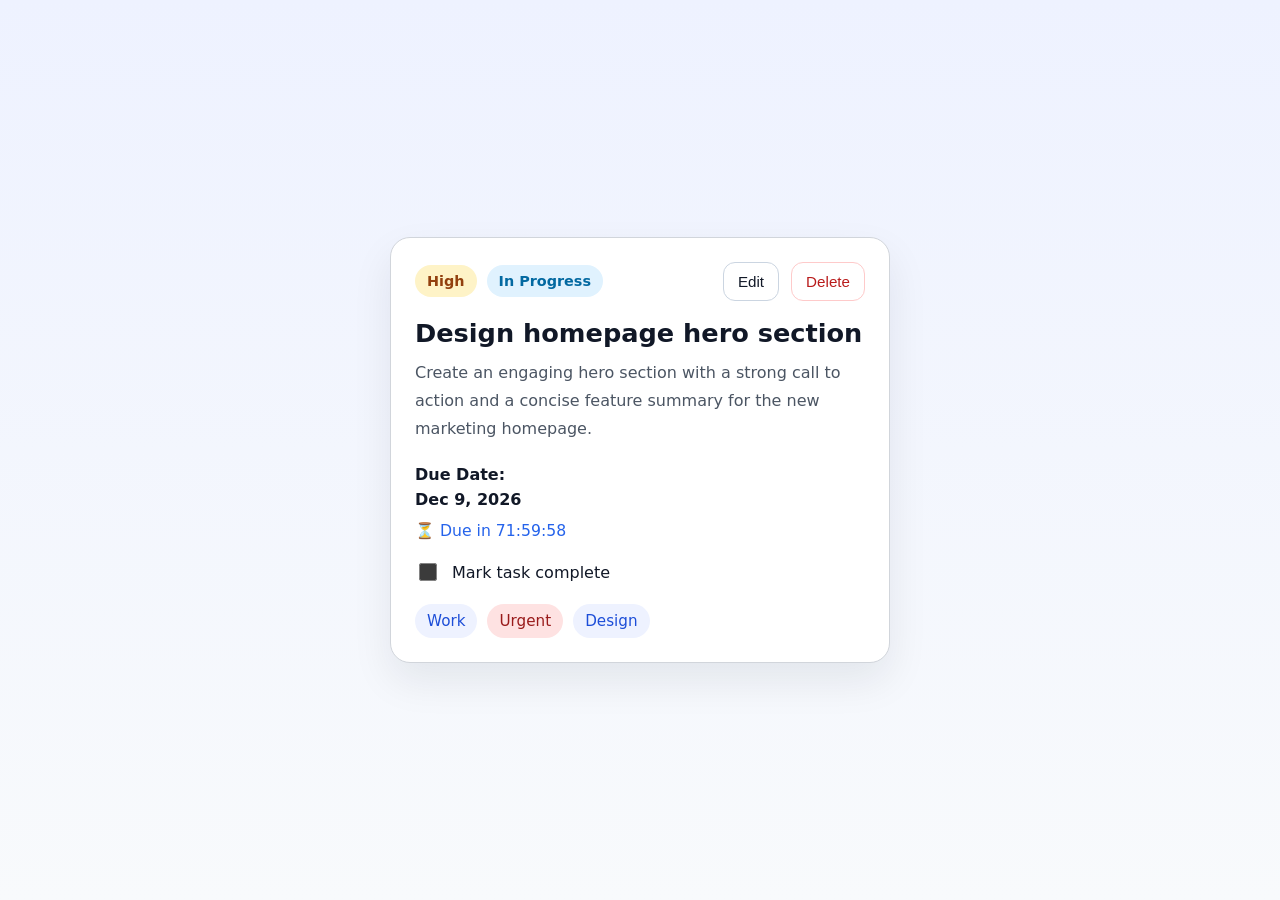
==== HNG IT/index.html @ bd274553 "Add files via upload" ====
<!DOCTYPE html>
<html lang="en">
<head>
  <meta charset="UTF-8" />
  <meta name="viewport" content="width=device-width, initial-scale=1.0" />
  <title>Todo Task Card</title>
  <link rel="stylesheet" href="styles.css" />
</head>
<body>
  <main class="page-layout">
    <article class="todo-card" data-testid="test-todo-card" aria-labelledby="todo-title" role="region">
      <div class="todo-card__header">
        <div class="todo-card__status-row">
          <span class="todo-badge todo-badge--priority" data-testid="test-todo-priority" aria-label="Priority: High">High</span>
          <span class="todo-badge todo-badge--status" data-testid="test-todo-status">In Progress</span>
        </div>
        <div class="todo-card__actions">
          <button type="button" class="icon-button" data-testid="test-todo-edit-button" aria-label="Edit task">Edit</button>
          <button type="button" class="icon-button icon-button--danger" data-testid="test-todo-delete-button" aria-label="Delete task">Delete</button>
        </div>
      </div>

      <h2 id="todo-title" class="todo-card__title" data-testid="test-todo-title">Design homepage hero section</h2>
      <p class="todo-card__description" data-testid="test-todo-description">
        Create an engaging hero section with a strong call to action and a concise feature summary for the new marketing homepage.
      </p>

      <div class="todo-card__meta">
        <div class="todo-card__date-block">
          <strong>Due Date:</strong>
          <time class="todo-card__due-date" data-testid="test-todo-due-date" datetime="" aria-label="Task due date"></time>
        </div>
        <div class="todo-card__time-remaining" data-testid="test-todo-time-remaining" aria-live="polite"></div>
      </div>

      <div class="todo-card__complete-row">
        <div class="checkbox-wrapper">
          <input id="complete-toggle" type="checkbox" data-testid="test-todo-complete-toggle" />
          <label for="complete-toggle">Mark task complete</label>
        </div>
      </div>

      <div class="todo-card__tags" data-testid="test-todo-tags" role="list" aria-label="Task tags">
        <span class="tag-pill" role="listitem" data-testid="test-todo-tag-work">Work</span>
        <span class="tag-pill tag-pill--urgent" role="listitem" data-testid="test-todo-tag-urgent">Urgent</span>
        <span class="tag-pill" role="listitem">Design</span>
      </div>
    </article>
  </main>

  <script src="script.js"></script>
</body>
</html>
---- HNG IT/styles.css ----
:root {
  color-scheme: dark;
  font-family: Inter, system-ui, -apple-system, BlinkMacSystemFont, "Segoe UI", sans-serif;
  background: #f4f6fb;
  color: #111827;
}

* {
  box-sizing: border-box;
}

html, body {
  min-height: 100%;
}

body {
  margin: 0;
  background: linear-gradient(180deg, #eef2ff 0%, #f8fafc 100%);
  color: #111827;
}

.page-layout {
  min-height: 100vh;
  padding: 24px;
  display: flex;
  align-items: center;
  justify-content: center;
}

.todo-card {
  width: 100%;
  max-width: 500px;
  background: #ffffff;
  border: 1px solid #d1d5db;
  border-radius: 20px;
  padding: 24px;
  box-shadow: 0 18px 40px rgba(15, 23, 42, 0.08);
}

.todo-card__header {
  display: flex;
  flex-wrap: wrap;
  justify-content: space-between;
  gap: 16px;
  align-items: center;
  margin-bottom: 18px;
}

.todo-card__status-row {
  display: flex;
  gap: 10px;
  flex-wrap: wrap;
  align-items: center;
}

.todo-badge {
  display: inline-flex;
  align-items: center;
  justify-content: center;
  border-radius: 999px;
  padding: 8px 12px;
  font-size: 0.9rem;
  font-weight: 600;
}

.todo-badge--priority {
  background: #fef3c7;
  color: #92400e;
}

.todo-badge--status {
  background: #e0f2fe;
  color: #0369a1;
}

.todo-card__actions {
  display: flex;
  gap: 12px;
  flex-wrap: wrap;
}

.icon-button {
  border: 1px solid #cbd5e1;
  background: #ffffff;
  color: #111827;
  padding: 10px 14px;
  border-radius: 12px;
  cursor: pointer;
  font-size: 0.95rem;
  transition: border-color 0.2s ease, background-color 0.2s ease, transform 0.2s ease;
}

.icon-button:hover,
.icon-button:focus-visible {
  border-color: #7c3aed;
  outline: none;
  box-shadow: 0 0 0 4px rgba(124, 58, 237, 0.16);
}

.icon-button--danger {
  color: #b91c1c;
  border-color: #fecaca;
}

.todo-card__title {
  margin: 0 0 12px;
  font-size: clamp(1.5rem, 2vw, 2rem);
  line-height: 1.1;
}

.todo-card__description {
  margin: 0 0 22px;
  font-size: 1rem;
  line-height: 1.75;
  color: #4b5563;
}

.todo-card__meta {
  display: grid;
  gap: 12px;
  margin-bottom: 20px;
}

.todo-card__date-block {
  display: flex;
  flex-direction: column;
  gap: 6px;
}

.todo-card__due-date {
  display: block;
  font-size: 1rem;
  font-weight: 700;
  color: #111827;
}

.todo-card__time-remaining {
  font-size: 0.98rem;
  color: #2563eb;
}

.todo-card__complete-row {
  display: flex;
  align-items: center;
  margin-bottom: 20px;
}

.checkbox-wrapper {
  display: flex;
  align-items: center;
  gap: 12px;
}

.checkbox-wrapper input[type="checkbox"] {
  width: 18px;
  height: 18px;
  accent-color: #4338ca;
}

.checkbox-wrapper label {
  font-size: 1rem;
  cursor: pointer;
}

.todo-card__tags {
  display: flex;
  flex-wrap: wrap;
  gap: 10px;
}

.tag-pill {
  display: inline-flex;
  align-items: center;
  padding: 8px 12px;
  border-radius: 999px;
  background: #eef2ff;
  color: #1d4ed8;
  font-size: 0.95rem;
}

.tag-pill--urgent {
  background: #fee2e2;
  color: #991b1b;
}

.todo-card--done .todo-card__title {
  text-decoration: line-through;
  color: #6b7280;
}

.todo-card--done .todo-badge--status {
  background: #d1fae5;
  color: #166534;
}

.todo-card--done .todo-card__time-remaining {
  color: #065f46;
}

@media (max-width: 560px) {
  .todo-card {
    padding: 20px;
  }

  .todo-card__header {
    flex-direction: column;
    align-items: stretch;
  }

  .todo-card__actions {
    justify-content: flex-start;
  }
}
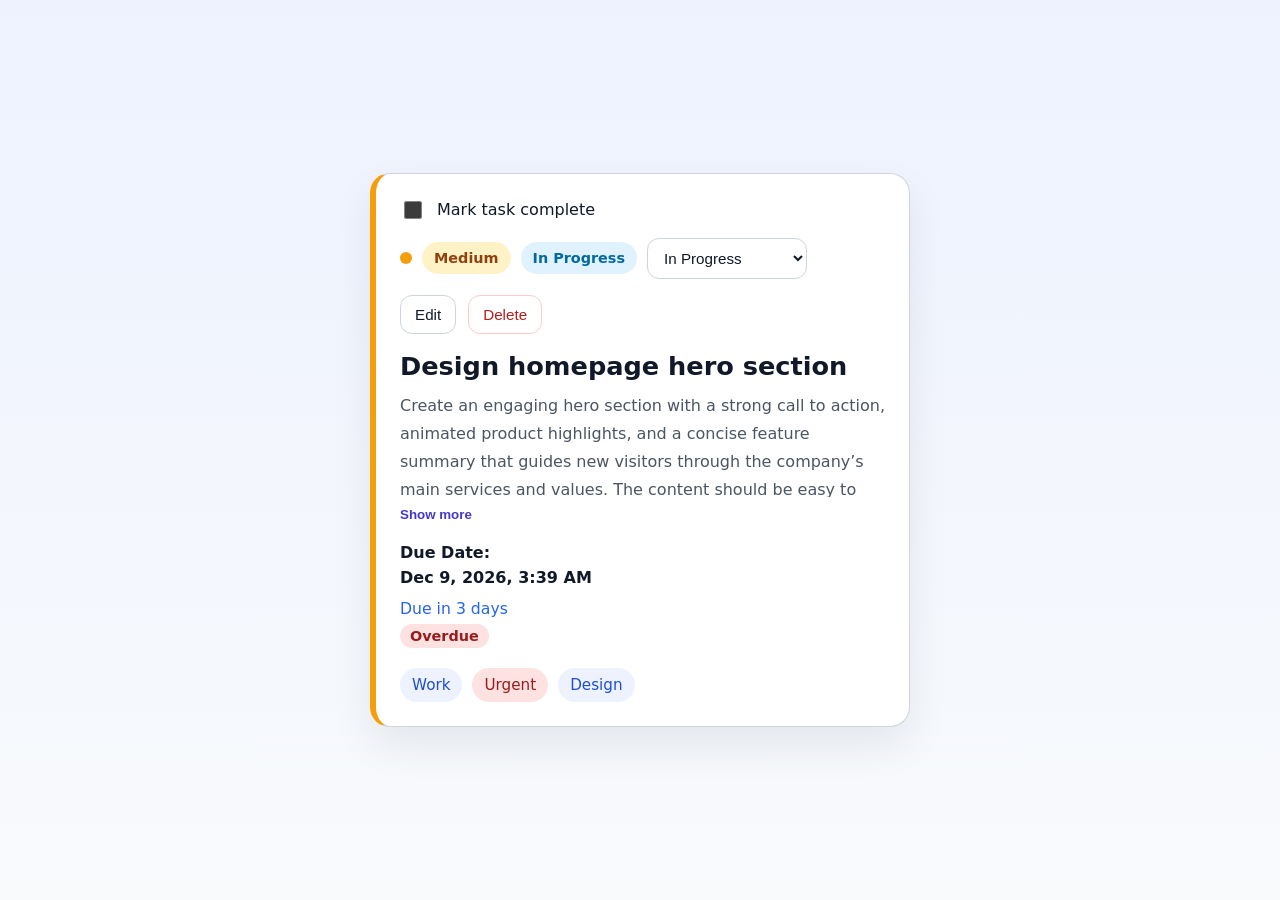
==== commit de5c9f8f: "Add files via upload" ====
--- a/HNG IT/index.html
+++ b/HNG IT/index.html
@@ -8,43 +8,96 @@
 </head>
 <body>
   <main class="page-layout">
-    <article class="todo-card" data-testid="test-todo-card" aria-labelledby="todo-title" role="region">
+    <article class="todo-card todo-card--medium todo-card--in-progress" data-testid="test-todo-card" aria-labelledby="todo-title" role="region">
       <div class="todo-card__header">
-        <div class="todo-card__status-row">
-          <span class="todo-badge todo-badge--priority" data-testid="test-todo-priority" aria-label="Priority: High">High</span>
-          <span class="todo-badge todo-badge--status" data-testid="test-todo-status">In Progress</span>
+        <div class="todo-card__summary-row">
+          <div class="todo-card__complete-row">
+            <div class="checkbox-wrapper">
+              <input id="complete-toggle" type="checkbox" data-testid="test-todo-complete-toggle" />
+              <label for="complete-toggle">Mark task complete</label>
+            </div>
+          </div>
+
+          <div class="todo-card__status-row">
+            <span class="priority-indicator" data-testid="test-todo-priority-indicator" aria-hidden="true"></span>
+            <span class="todo-badge todo-badge--priority" data-testid="test-todo-priority" aria-label="Priority: Medium">Medium</span>
+            <span class="todo-badge todo-badge--status" data-testid="test-todo-status" aria-live="polite">In Progress</span>
+            <label class="sr-only" for="status-control">Task status</label>
+            <select id="status-control" class="todo-card__status-control" data-testid="test-todo-status-control" aria-label="Task status">
+              <option value="Pending">Pending</option>
+              <option value="In Progress">In Progress</option>
+              <option value="Done">Done</option>
+            </select>
+          </div>
         </div>
+
         <div class="todo-card__actions">
           <button type="button" class="icon-button" data-testid="test-todo-edit-button" aria-label="Edit task">Edit</button>
           <button type="button" class="icon-button icon-button--danger" data-testid="test-todo-delete-button" aria-label="Delete task">Delete</button>
         </div>
       </div>
 
-      <h2 id="todo-title" class="todo-card__title" data-testid="test-todo-title">Design homepage hero section</h2>
-      <p class="todo-card__description" data-testid="test-todo-description">
-        Create an engaging hero section with a strong call to action and a concise feature summary for the new marketing homepage.
-      </p>
+      <div class="todo-card__view">
+        <h2 id="todo-title" class="todo-card__title" data-testid="test-todo-title">Design homepage hero section</h2>
 
-      <div class="todo-card__meta">
-        <div class="todo-card__date-block">
-          <strong>Due Date:</strong>
-          <time class="todo-card__due-date" data-testid="test-todo-due-date" datetime="" aria-label="Task due date"></time>
+        <div class="todo-card__collapsible-section collapsed" id="todo-desc-section" data-testid="test-todo-collapsible-section">
+          <p class="todo-card__description" data-testid="test-todo-description">
+          Create an engaging hero section with a strong call to action, animated product highlights, and a concise feature summary that guides new visitors through the company’s main services and values.
+          The content should be easy to scan, visually balanced, and optimized for conversion on mobile and desktop.
         </div>
-        <div class="todo-card__time-remaining" data-testid="test-todo-time-remaining" aria-live="polite"></div>
-      </div>
 
-      <div class="todo-card__complete-row">
-        <div class="checkbox-wrapper">
-          <input id="complete-toggle" type="checkbox" data-testid="test-todo-complete-toggle" />
-          <label for="complete-toggle">Mark task complete</label>
+        <button type="button" class="expand-toggle" data-testid="test-todo-expand-toggle" aria-expanded="false" aria-controls="todo-desc-section">Show more</button>
+
+        <div class="todo-card__meta">
+          <div class="todo-card__date-block">
+            <strong>Due Date:</strong>
+            <time class="todo-card__due-date" data-testid="test-todo-due-date" datetime="" aria-label="Task due date"></time>
+          </div>
+          <div>
+            <div class="todo-card__time-remaining" data-testid="test-todo-time-remaining" aria-live="polite"></div>
+            <span class="todo-card__overdue" data-testid="test-todo-overdue-indicator" hidden>Overdue</span>
+          </div>
+        </div>
+
+        <div class="todo-card__tags" data-testid="test-todo-tags" role="list" aria-label="Task tags">
+          <span class="tag-pill" role="listitem" data-testid="test-todo-tag-work">Work</span>
+          <span class="tag-pill tag-pill--urgent" role="listitem" data-testid="test-todo-tag-urgent">Urgent</span>
+          <span class="tag-pill" role="listitem">Design</span>
         </div>
       </div>
 
-      <div class="todo-card__tags" data-testid="test-todo-tags" role="list" aria-label="Task tags">
-        <span class="tag-pill" role="listitem" data-testid="test-todo-tag-work">Work</span>
-        <span class="tag-pill tag-pill--urgent" role="listitem" data-testid="test-todo-tag-urgent">Urgent</span>
-        <span class="tag-pill" role="listitem">Design</span>
-      </div>
+      <form class="todo-card__edit-form" data-testid="test-todo-edit-form" hidden>
+        <div class="form-row">
+          <div class="field">
+            <label for="edit-title">Task title</label>
+            <input id="edit-title" type="text" data-testid="test-todo-edit-title-input" required />
+          </div>
+
+          <div class="field">
+            <label for="edit-priority">Priority</label>
+            <select id="edit-priority" data-testid="test-todo-edit-priority-select">
+              <option value="Low">Low</option>
+              <option value="Medium">Medium</option>
+              <option value="High">High</option>
+            </select>
+          </div>
+        </div>
+
+        <div class="field">
+          <label for="edit-description">Description</label>
+          <textarea id="edit-description" rows="4" data-testid="test-todo-edit-description-input" required></textarea>
+        </div>
+
+        <div class="field">
+          <label for="edit-due-date">Due date</label>
+          <input id="edit-due-date" type="datetime-local" data-testid="test-todo-edit-due-date-input" required />
+        </div>
+
+        <div class="form-row form-row--actions">
+          <button type="submit" class="primary-button" data-testid="test-todo-save-button">Save</button>
+          <button type="button" class="secondary-button" data-testid="test-todo-cancel-button">Cancel</button>
+        </div>
+      </form>
     </article>
   </main>
 
--- a/HNG IT/styles.css
+++ b/HNG IT/styles.css
@@ -29,12 +29,34 @@
 
 .todo-card {
   width: 100%;
-  max-width: 500px;
+  max-width: 540px;
   background: #ffffff;
   border: 1px solid #d1d5db;
   border-radius: 20px;
   padding: 24px;
   box-shadow: 0 18px 40px rgba(15, 23, 42, 0.08);
+  transition: border-color 0.2s ease, background-color 0.2s ease;
+}
+
+.todo-card--high {
+  border-left: 6px solid #ef4444;
+}
+
+.todo-card--medium {
+  border-left: 6px solid #f59e0b;
+}
+
+.todo-card--low {
+  border-left: 6px solid #22c55e;
+}
+
+.todo-card--overdue {
+  border-color: #fca5a5;
+}
+
+.todo-card--done {
+  background: #f8fafc;
+  border-color: #d1d5db;
 }
 
 .todo-card__header {
@@ -42,15 +64,42 @@
   flex-wrap: wrap;
   justify-content: space-between;
   gap: 16px;
-  align-items: center;
+  align-items: flex-start;
   margin-bottom: 18px;
 }
 
+.todo-card__summary-row {
+  display: flex;
+  flex-wrap: wrap;
+  gap: 16px;
+  align-items: center;
+}
+
 .todo-card__status-row {
   display: flex;
   gap: 10px;
   flex-wrap: wrap;
   align-items: center;
+}
+
+.priority-indicator {
+  width: 12px;
+  height: 12px;
+  border-radius: 50%;
+  background: #f59e0b;
+  display: inline-block;
+}
+
+.priority-indicator.priority-indicator--high {
+  background: #dc2626;
+}
+
+.priority-indicator.priority-indicator--medium {
+  background: #f59e0b;
+}
+
+.priority-indicator.priority-indicator--low {
+  background: #16a34a;
 }
 
 .todo-badge {
@@ -73,6 +122,16 @@
   color: #0369a1;
 }
 
+.todo-card__status-control {
+  min-width: 160px;
+  padding: 10px 12px;
+  border: 1px solid #cbd5e1;
+  border-radius: 12px;
+  background: #ffffff;
+  color: #111827;
+  font-size: 0.95rem;
+}
+
 .todo-card__actions {
   display: flex;
   gap: 12px;
@@ -91,8 +150,13 @@
 }
 
 .icon-button:hover,
-.icon-button:focus-visible {
-  border-color: #7c3aed;
+.icon-button:focus-visible,
+.primary-button:hover,
+.primary-button:focus-visible,
+.secondary-button:hover,
+.secondary-button:focus-visible,
+.expand-toggle:hover,
+.expand-toggle:focus-visible {
   outline: none;
   box-shadow: 0 0 0 4px rgba(124, 58, 237, 0.16);
 }
@@ -109,16 +173,35 @@
 }
 
 .todo-card__description {
-  margin: 0 0 22px;
+  margin: 0;
   font-size: 1rem;
   line-height: 1.75;
   color: #4b5563;
 }
 
+.todo-card__collapsible-section {
+  overflow: hidden;
+  transition: max-height 0.3s ease;
+}
+
+.todo-card__collapsible-section.collapsed {
+  max-height: 6.6rem;
+}
+
+.expand-toggle {
+  border: none;
+  background: transparent;
+  color: #4338ca;
+  cursor: pointer;
+  font-weight: 700;
+  padding: 0;
+  margin-top: 10px;
+}
+
 .todo-card__meta {
   display: grid;
   gap: 12px;
-  margin-bottom: 20px;
+  margin: 20px 0;
 }
 
 .todo-card__date-block {
@@ -139,10 +222,24 @@
   color: #2563eb;
 }
 
+.todo-card__time-remaining--overdue {
+  color: #b91c1c;
+}
+
+.todo-card__overdue {
+  display: inline-flex;
+  padding: 4px 10px;
+  margin-top: 6px;
+  border-radius: 999px;
+  background: #fee2e2;
+  color: #991b1b;
+  font-size: 0.9rem;
+  font-weight: 700;
+}
+
 .todo-card__complete-row {
   display: flex;
   align-items: center;
-  margin-bottom: 20px;
 }
 
 .checkbox-wrapper {
@@ -197,16 +294,117 @@
   color: #065f46;
 }
 
+.todo-card--editing .todo-card__view {
+  display: none;
+}
+
+.todo-card__edit-form {
+  display: none;
+  margin-top: 18px;
+  padding-top: 18px;
+  border-top: 1px solid #e5e7eb;
+}
+
+.todo-card--editing .todo-card__edit-form {
+  display: block;
+}
+
+.field {
+  display: flex;
+  flex-direction: column;
+  gap: 8px;
+  width: 100%;
+}
+
+.field label {
+  font-weight: 600;
+}
+
+.field input,
+.field textarea,
+.field select {
+  width: 100%;
+  border: 1px solid #cbd5e1;
+  border-radius: 14px;
+  padding: 12px 14px;
+  font-size: 1rem;
+  color: #111827;
+  background: #ffffff;
+}
+
+.field textarea {
+  resize: vertical;
+  min-height: 120px;
+}
+
+.form-row {
+  display: flex;
+  gap: 12px;
+  flex-wrap: wrap;
+}
+
+.form-row--actions {
+  margin-top: 8px;
+}
+
+.primary-button,
+.secondary-button {
+  border-radius: 14px;
+  padding: 12px 18px;
+  font-size: 0.95rem;
+  font-weight: 700;
+  cursor: pointer;
+  border: 1px solid transparent;
+}
+
+.primary-button {
+  background: #4338ca;
+  color: #ffffff;
+}
+
+.secondary-button {
+  background: #ffffff;
+  color: #111827;
+  border-color: #cbd5e1;
+}
+
+.sr-only {
+  position: absolute;
+  width: 1px;
+  height: 1px;
+  padding: 0;
+  overflow: hidden;
+  clip: rect(0, 0, 0, 0);
+  white-space: nowrap;
+  border: 0;
+}
+
+@media (max-width: 768px) {
+  .todo-card {
+    padding: 20px;
+  }
+
+  .todo-card__header {
+    flex-direction: column;
+    align-items: stretch;
+  }
+
+  .todo-card__summary-row {
+    flex-direction: column;
+    align-items: stretch;
+  }
+
+  .todo-card__status-row,
+  .todo-card__actions {
+    width: 100%;
+  }
+}
+
 @media (max-width: 560px) {
   .todo-card {
     padding: 20px;
   }
 
-  .todo-card__header {
-    flex-direction: column;
-    align-items: stretch;
-  }
-
   .todo-card__actions {
     justify-content: flex-start;
   }
